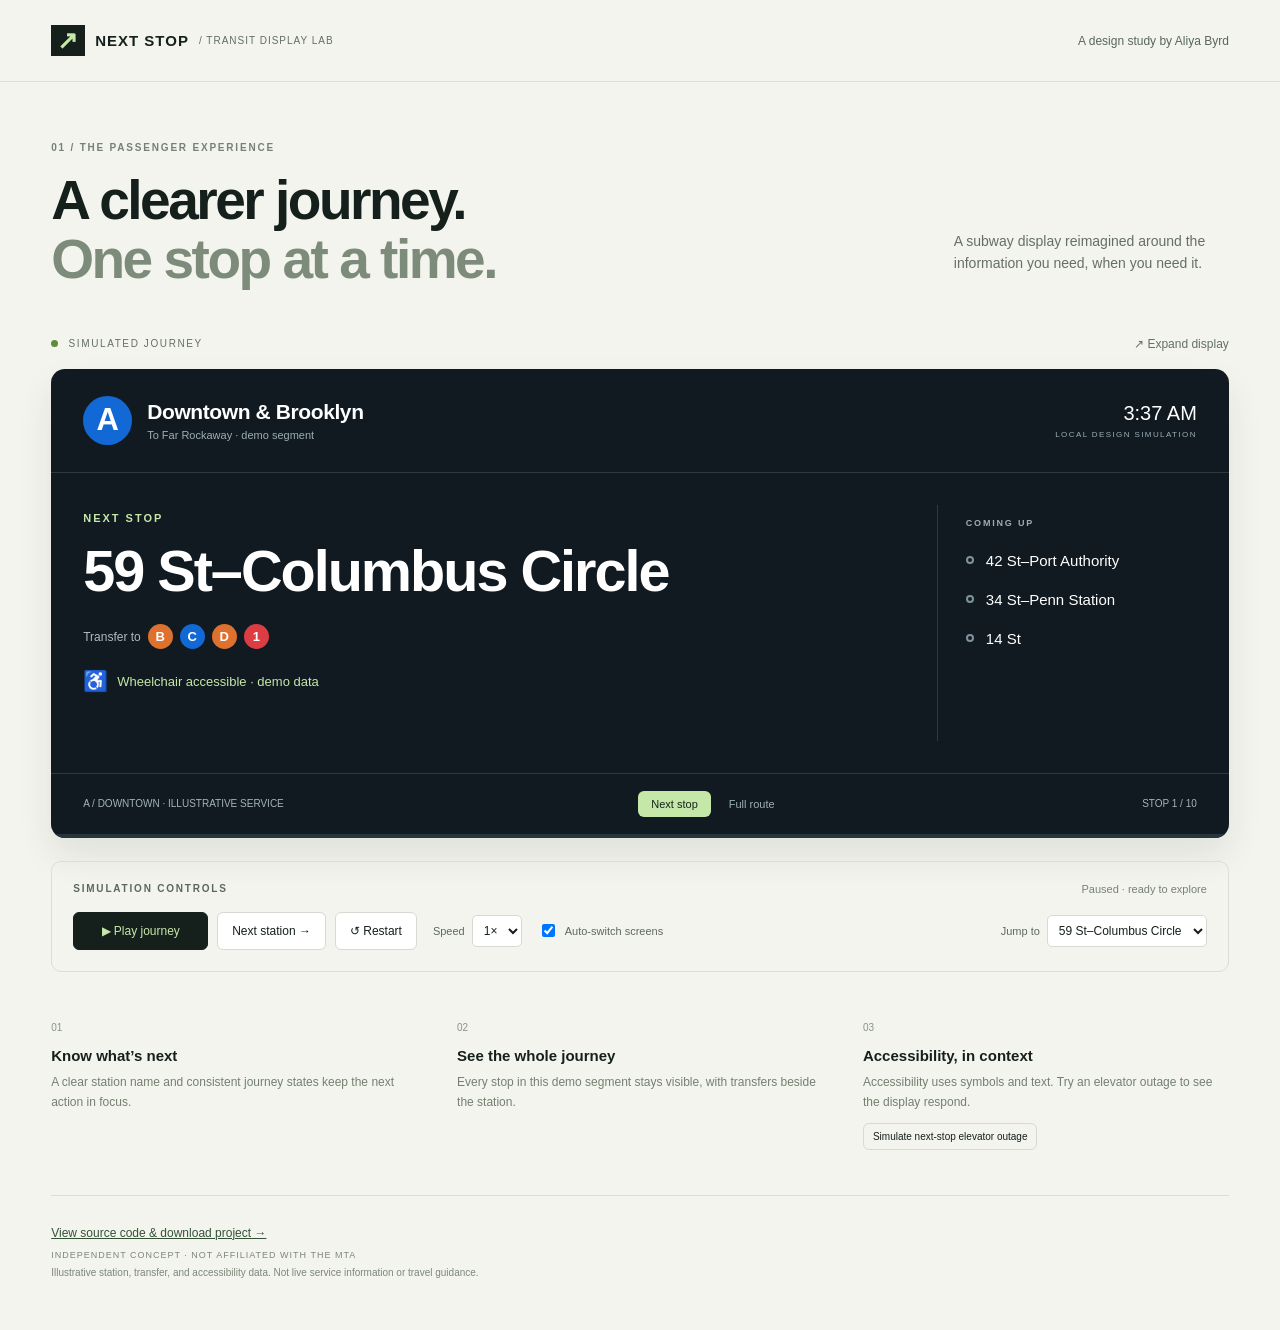
==== index.html @ 872acc57 "Add interactive transit simulation and source viewer" ====
<!doctype html>
<html lang="en">
<head>
<meta charset="utf-8">
<meta name="viewport" content="width=device-width,initial-scale=1">
<title>Next Stop — Transit Display Lab</title>
<meta name="description" content="An interactive subway display design study by Aliya Byrd">
<link rel="stylesheet" href="style.css">
</head>
<body>
<header class="mast">
<a href="./" class="brand">
<span class="mark">↗</span> NEXT STOP<span class="lab"> / TRANSIT DISPLAY LAB</span>
</a>
<span class="author">A design study by Aliya Byrd</span>
</header>
<main>
<div class="intro">
<div>
<p class="eyebrow">01 / THE PASSENGER EXPERIENCE</p>
<h1>A clearer journey.<br>
<span>One stop at a time.</span>
</h1>
</div>
<p class="lede">A subway display reimagined around the information you need, when you need it.</p>
</div>
<div class="display-top">
<span>
<i>
</i> SIMULATED JOURNEY</span>
<button id="fullscreen">↗ Expand display</button>
</div>
<section class="screen" aria-label="Simulated passenger display">
<div class="screen-header">
<div class="direction">
<span class="line">A</span>
<div>
<strong>Downtown & Brooklyn</strong>
<small>To Far Rockaway · demo segment</small>
</div>
</div>
<div class="time">
<span id="clock">12:00 PM</span>
<small>LOCAL DESIGN SIMULATION</small>
</div>
</div>
<div class="view" id="focus">
<div class="next-info">
<p class="status" id="status">NEXT STOP</p>
<h2 id="station">
</h2>
<div id="connections">
</div>
<div id="access">
</div>
</div>
<aside>
<span class="eyebrow">COMING UP</span>
<div id="upcoming">
</div>
</aside>
</div>
<div class="route-view" id="route" hidden>
<div class="route-title">
<h2>Your route ahead</h2>
<span id="remaining">
</span>
</div>
<div id="route-stations">
</div>
</div>
<div class="screen-footer">
<span id="journey-label">
</span>
<div class="view-buttons">
<button id="focus-tab" aria-pressed="true">Next stop</button>
<button id="route-tab" aria-pressed="false">Full route</button>
</div>
<span id="stop-count">
</span>
</div>
<div class="progress">
<div id="progress-fill">
</div>
</div>
</section>
<section class="controls" aria-label="Simulation controls">
<div class="control-heading">
<span class="eyebrow">SIMULATION CONTROLS</span>
<span id="play-state">Paused · ready to explore</span>
</div>
<div class="control-row">
<button id="play" class="primary">▶ Play journey</button>
<button id="next">Next station →</button>
<button id="reset" aria-label="Restart journey">↺ Restart</button>
<label>Speed <select id="speed">
<option value="1">1×</option>
<option value="2">2×</option>
<option value="4">4×</option>
</select>
</label>
<label class="auto">
<input type="checkbox" id="auto" checked> Auto-switch screens</label>
<label class="jump">Jump to <select id="jump">
</select>
</label>
</div>
</section>
<section class="notes">
<div>
<span class="number">01</span>
<h3>Know what’s next</h3>
<p>A clear station name and consistent journey states keep the next action in focus.</p>
</div>
<div>
<span class="number">02</span>
<h3>See the whole journey</h3>
<p>Every stop in this demo segment stays visible, with transfers beside the station.</p>
</div>
<div>
<span class="number">03</span>
<h3>Accessibility, in context</h3>
<p>Accessibility uses symbols and text. Try an elevator outage to see the display respond.</p>
<button id="outage" aria-pressed="false">Simulate next-stop elevator outage</button>
</div>
</section>
<footer>
<a class="source-link" href="source.html">View source code &amp; download project →</a>
<br>
<br>INDEPENDENT CONCEPT · NOT AFFILIATED WITH THE MTA<p>Illustrative station, transfer, and accessibility data. Not live service information or travel guidance.</p>
</footer>
</main>
<script src="app.js">
</script>
</body>
</html>
---- style.css ----
:root  {
  
  --ink:#15201d;
  
  --green:#c5e8a8;
  
  --muted:#727e76

}

*  {
  
  box-sizing:border-box

}

body  {
  
  margin:0;
  
  background:#f3f4ee;
  
  color:var(--ink);
  
  font-family:Arial,Helvetica,sans-serif

}

button,select  {
  
  font:inherit;
  
  cursor:pointer

}

button:focus-visible,select:focus-visible,input:focus-visible,a:focus-visible  {
  
  outline:3px solid #498aff;
  
  outline-offset:4px

}

button  {
  
  border:1px solid #d5dad2;
  
  background:transparent;
  
  color:inherit;
  
  border-radius:6px;
  
  padding:11px 15px

}

button:hover  {
  
  background:#e3e8dd

}

button:disabled  {
  
  opacity:.4;
  
  cursor:default

}

.mast  {
  
  padding:25px 4%;
  
  border-bottom:1px solid #d9dfd4;
  
  display:flex;
  
  align-items:center;
  
  justify-content:space-between

}

.brand  {
  
  text-decoration:none;
  
  color:inherit;
  
  font-weight:800;
  
  font-size:15px;
  
  letter-spacing:1px;
  
  display:flex;
  
  align-items:center;
  
  gap:10px

}

.mark  {
  
  background:var(--ink);
  
  color:var(--green);
  
  font-size:25px;
  
  padding:1px 6px

}

.lab  {
  
  font-size:10px;
  
  font-weight:400;
  
  color:#626e65

}

.author  {
  
  font-size:12px;
  
  color:#59665e

}

main  {
  
  max-width:1320px;
  
  margin:auto;
  
  padding:50px 4% 20px

}

.intro  {
  
  display:flex;
  
  justify-content:space-between;
  
  align-items:flex-end;
  
  margin-bottom:42px

}

.eyebrow  {
  
  font-size:10px;
  
  font-weight:bold;
  
  letter-spacing:1.8px;
  
  color:#758274

}

h1  {
  
  font-size:clamp(36px,4.3vw,59px);
  
  letter-spacing:-2.5px;
  
  line-height:1.07;
  
  margin:18px 0 0

}

h1 span  {
  
  color:#7d8b7a

}

.lede  {
  
  max-width:275px;
  
  font-size:14px;
  
  line-height:1.6;
  
  color:#657062

}

.display-top  {
  
  display:flex;
  
  justify-content:space-between;
  
  align-items:center;
  
  margin-bottom:12px;
  
  font-size:10px;
  
  letter-spacing:1.6px;
  
  color:#657062

}

.display-top i  {
  
  display:inline-block;
  
  width:7px;
  
  height:7px;
  
  background:#5d8c3d;
  
  border-radius:50%;
  
  margin-right:6px

}

.display-top button  {
  
  padding:6px 0;
  
  border:0;
  
  letter-spacing:0;
  
  font-size:12px

}

.screen  {
  
  background:#101a20;
  
  color:#fff;
  
  border-radius:14px;
  
  overflow:hidden;
  
  box-shadow:0 18px 35px #14271c16

}

.screen-header  {
  
  padding:27px 32px;
  
  border-bottom:1px solid #ffffff22;
  
  display:flex;
  
  justify-content:space-between;
  
  align-items:center

}

.direction  {
  
  display:flex;
  
  align-items:center;
  
  gap:15px

}

.line  {
  
  width:49px;
  
  height:49px;
  
  border-radius:50%;
  
  background:#1268d4;
  
  display:inline-flex;
  
  align-items:center;
  
  justify-content:center;
  
  font-size:31px;
  
  font-weight:bold

}

.direction strong  {
  
  font-size:21px;
  
  letter-spacing:-.4px

}

.screen small  {
  
  display:block;
  
  font-size:11px;
  
  color:#9caeb7;
  
  margin-top:5px

}

.time  {
  
  text-align:right;
  
  font-size:20px

}

.time small  {
  
  font-size:8px;
  
  letter-spacing:1.4px

}

.view  {
  
  min-height:300px;
  
  display:grid;
  
  grid-template-columns:1fr 260px;
  
  padding:32px

}

.next-info  {
  
  padding:7px 20px 8px 0

}

.status  {
  
  color:var(--green);
  
  font-size:11px;
  
  font-weight:bold;
  
  letter-spacing:2px;
  
  margin:0 0 17px

}

h2  {
  
  font-size:clamp(32px,4.5vw,62px);
  
  letter-spacing:-2px;
  
  line-height:1.05;
  
  margin:0 0 23px

}

.badges  {
  
  display:flex;
  
  align-items:center;
  
  gap:7px;
  
  flex-wrap:wrap;
  
  font-size:12px;
  
  color:#aebbc2

}

.badge  {
  
  width:25px;
  
  height:25px;
  
  border-radius:50%;
  
  display:inline-flex;
  
  align-items:center;
  
  justify-content:center;
  
  background:#df712e;
  
  color:#fff;
  
  font-size:13px;
  
  font-weight:bold

}

.badge.blue  {
  
  background:#1268d4

}

.badge.red  {
  
  background:#dc3d43

}

.badge.gray  {
  
  background:#707d82

}

.access  {
  
  margin-top:20px;
  
  display:inline-flex;
  
  align-items:center;
  
  gap:9px;
  
  color:#c5e8a8;
  
  font-size:13px

}

.access.warning  {
  
  color:#ffce83

}

.access.unknown  {
  
  color:#aebbc2

}

.access-icon  {
  
  font-size:20px

}

aside  {
  
  padding:7px 0 0 28px;
  
  border-left:1px solid #ffffff22

}

aside .eyebrow  {
  
  color:#9cacb4;
  
  font-size:9px

}

.up-stop  {
  
  padding-top:22px;
  
  font-size:15px;
  
  display:flex;
  
  align-items:center;
  
  gap:12px

}

.up-dot  {
  
  width:8px;
  
  height:8px;
  
  border:2px solid #7f939e;
  
  border-radius:50%

}

.screen-footer  {
  
  padding:17px 32px;
  
  border-top:1px solid #ffffff22;
  
  display:flex;
  
  align-items:center;
  
  justify-content:space-between;
  
  gap:10px;
  
  color:#a4b3bb;
  
  font-size:10px

}

.view-buttons  {
  
  display:flex;
  
  gap:5px

}

.view-buttons button  {
  
  padding:7px 13px;
  
  border:0;
  
  font-size:11px;
  
  color:#9eafb8

}

.view-buttons button[aria-pressed=true]  {
  
  background:#c5e8a8;
  
  color:#15201d

}

.progress  {
  
  height:4px;
  
  background:#26343c

}

.progress>div  {
  
  height:100%;
  
  background:var(--green);
  
  transition:width .6s

}

.route-view  {
  
  padding:24px 32px;
  
  min-height:300px

}

.route-title  {
  
  display:flex;
  
  align-items:center;
  
  justify-content:space-between;
  
  margin-bottom:19px

}

.route-title h2  {
  
  font-size:24px;
  
  letter-spacing:-.7px;
  
  margin:0

}

.route-title span  {
  
  font-size:11px;
  
  color:#aebbc2

}

#route-stations  {
  
  display:grid;
  
  grid-template-columns:1fr 1fr;
  
  gap:0 35px

}

.route-stop  {
  
  display:flex;
  
  gap:13px;
  
  min-height:55px;
  
  position:relative

}

.rail  {
  
  width:15px;
  
  position:relative;
  
  flex-shrink:0

}

.rail:before  {
  
  content:'';
  
  position:absolute;
  
  left:6px;
  
  width:3px;
  
  height:100%;
  
  background:#3979cf

}

.rail:after  {
  
  content:'';
  
  position:absolute;
  
  top:7px;
  
  width:11px;
  
  height:11px;
  
  border:2px solid #3979cf;
  
  background:#101a20;
  
  border-radius:50%

}

.route-stop.active .rail:after  {
  
  background:var(--green);
  
  border-color:var(--green)

}

.route-stop.passed  {
  
  opacity:.44

}

.route-stop strong  {
  
  font-size:13px;
  
  font-weight:500

}

.route-stop.active strong  {
  
  color:var(--green);
  
  font-weight:bold

}

.route-meta  {
  
  display:flex;
  
  align-items:center;
  
  gap:5px;
  
  margin:5px 0 10px;
  
  font-size:9px;
  
  color:#aebbc2

}

.route-meta .badge  {
  
  width:17px;
  
  height:17px;
  
  font-size:9px

}

.controls  {
  
  border:1px solid #d9dfd4;
  
  border-radius:10px;
  
  margin-top:23px;
  
  padding:21px

}

.control-heading  {
  
  display:flex;
  
  justify-content:space-between;
  
  margin-bottom:17px

}

.control-heading .eyebrow  {
  
  color:#5b6959

}

.control-heading>span:last-child  {
  
  font-size:11px;
  
  color:#778174

}

.control-row  {
  
  display:flex;
  
  align-items:center;
  
  gap:9px;
  
  flex-wrap:wrap

}

.control-row button  {
  
  font-size:12px;
  
  padding:11px 14px;
  
  background:#fff

}

.control-row .primary  {
  
  background:var(--ink);
  
  color:var(--green);
  
  border-color:var(--ink);
  
  min-width:135px

}

.control-row label  {
  
  display:flex;
  
  align-items:center;
  
  gap:7px;
  
  font-size:11px;
  
  color:#5e6a5c;
  
  margin-left:7px

}

select  {
  
  border:1px solid #d5dad2;
  
  background:#fff;
  
  border-radius:5px;
  
  padding:7px;
  
  font-size:12px;
  
  color:var(--ink)

}

.jump  {
  
  margin-left:auto!important

}

.notes  {
  
  display:grid;
  
  grid-template-columns:repeat(3,1fr);
  
  gap:40px;
  
  padding:45px 0;
  
  border-bottom:1px solid #d9dfd4

}

.number  {
  
  font-size:10px;
  
  color:#889583

}

h3  {
  
  font-size:15px;
  
  margin:12px 0 8px

}

.notes p  {
  
  font-size:12px;
  
  line-height:1.7;
  
  color:#74806f;
  
  margin:0

}

.notes button  {
  
  font-size:10px;
  
  padding:7px 9px;
  
  margin-top:10px

}

.notes button[aria-pressed=true]  {
  
  background:#f6dfb4

}

footer  {
  
  padding:22px 0;
  
  font-size:9px;
  
  letter-spacing:1px;
  
  color:#7c8777

}

footer p  {
  
  letter-spacing:0;
  
  margin-top:7px;
  
  font-size:10px

}

.screen:fullscreen  {
  
  border-radius:0;
  
  display:flex;
  
  flex-direction:column;
  
  justify-content:center

}

.screen:fullscreen .view  {
  
  flex:1;
  
  align-items:center

}

.screen:fullscreen h2  {
  
  font-size:7vw

}

[hidden]  {
  
  display:none!important

}

@media(max-width:700px)  {
  
  .lab,.author  {
  
  display:none

}

main  {
  
  padding-top:28px

}

.intro  {
  
  display:block;
  
  margin-bottom:28px

}

.lede  {
  
  margin-top:20px;
  
  max-width:330px

}

.screen-header  {
  
  padding:20px

}

.direction strong  {
  
  font-size:16px

}

.direction small  {
  
  font-size:9px

}

.time  {
  
  font-size:14px

}

.time small  {
  
  display:none

}

.line  {
  
  width:38px;
  
  height:38px;
  
  font-size:25px

}

.view  {
  
  padding:25px 20px;
  
  grid-template-columns:1fr;
  
  min-height:330px

}

aside  {
  
  border:0;
  
  border-top:1px solid #ffffff22;
  
  padding:15px 0 0;
  
  margin-top:25px

}

#upcoming  {
  
  display:flex;
  
  gap:20px;
  
  flex-wrap:wrap

}

.up-stop  {
  
  padding-top:12px;
  
  font-size:12px;
  
  gap:6px

}

.screen-footer  {
  
  padding:14px 15px;
  
  flex-wrap:wrap

}

.screen-footer>span:first-child  {
  
  width:100%

}

.route-view  {
  
  padding:25px 20px

}

#route-stations  {
  
  grid-template-columns:1fr

}

.notes  {
  
  grid-template-columns:1fr;
  
  gap:25px

}

.control-row label.jump  {
  
  margin-left:7px!important

}

.control-heading  {
  
  gap:15px

}

.control-heading>span:last-child  {
  
  font-size:10px

}

.control-row label  {
  
  min-height:35px

}



}


@media(min-width:701px)  {
  
  #route-stations  {
  
  grid-auto-flow:column;
  
  grid-template-rows:repeat(5,auto)

}

.route-stop:nth-child(5) .rail:before,.route-stop:last-child .rail:before  {
  
  height:16px

}



}



/* Use Arial consistently, including controls and the source viewer. */
html, body, button, select, input, textarea   {
  
   font-family: Arial, Helvetica, sans-serif;
  
   

}


.source-link   {
  
   color: #345137;
  
   display: inline-block;
  
   margin-top: 8px;
  
   font-size: 12px;
  
   letter-spacing: 0;
  
   

}



/* Use Arial consistently, including controls and the source viewer. */
html, body, button, select, input, textarea  {
   font-family: Arial, Helvetica, sans-serif;
   
}

.source-link  {
   color: #345137;
   display: inline-block;
   margin-top: 8px;
   font-size: 12px;
   letter-spacing: 0;
   
}
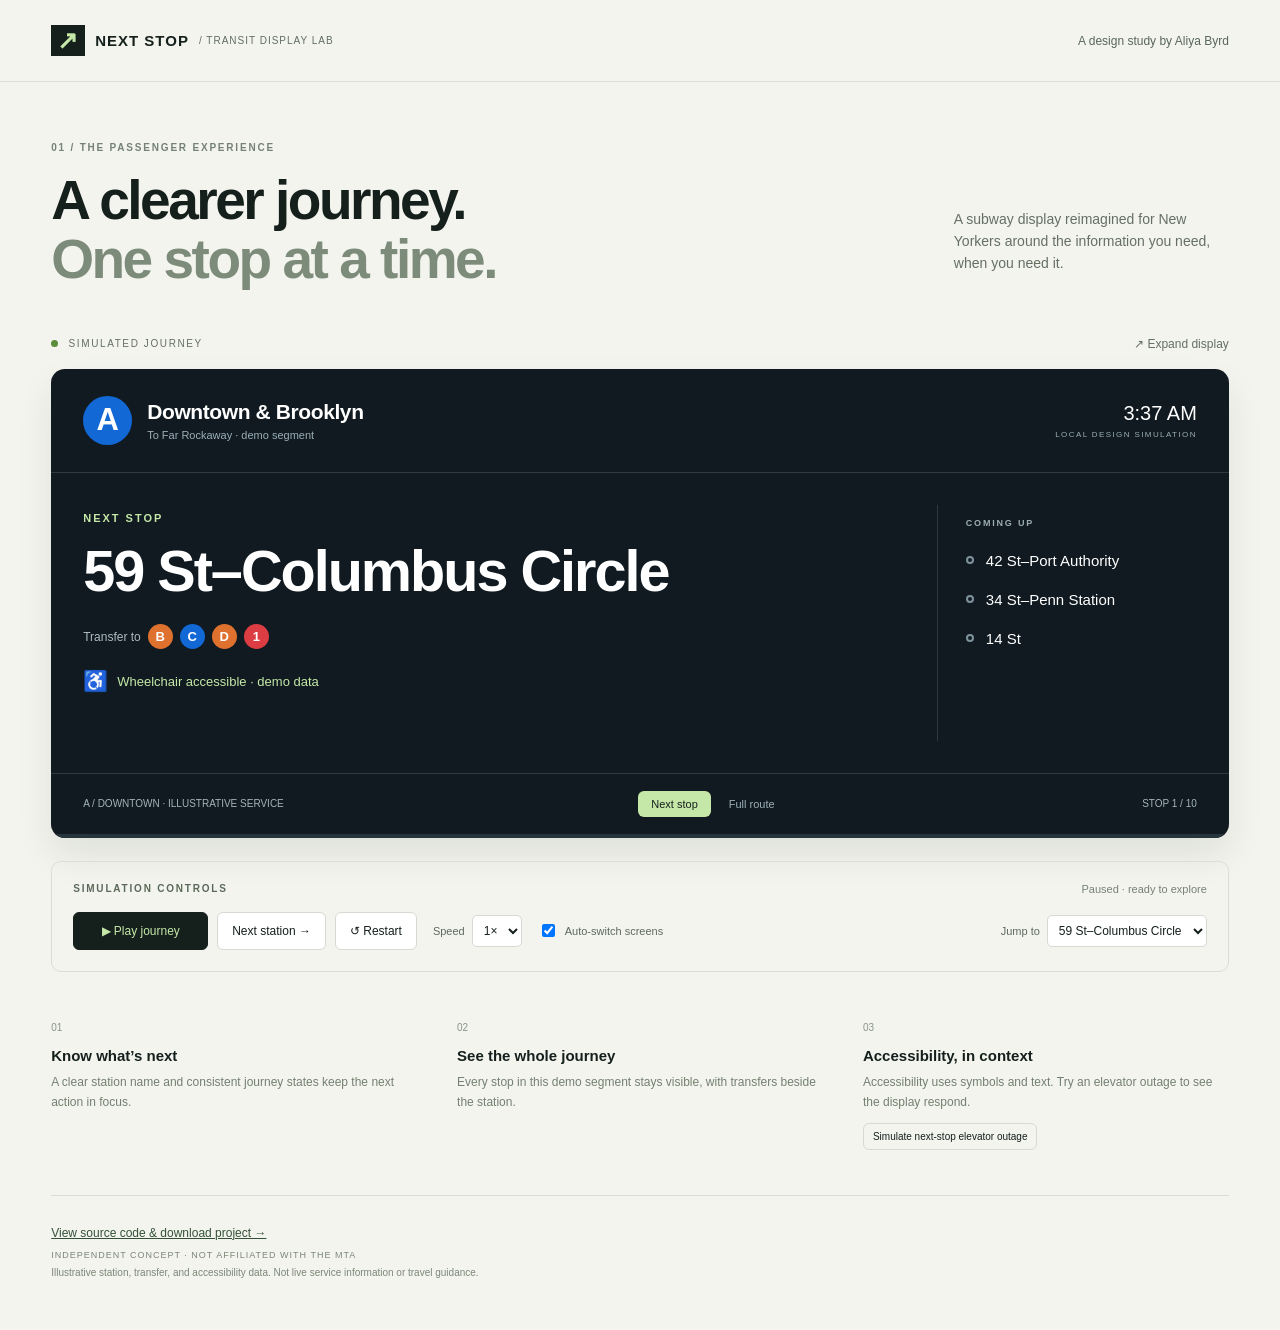
==== commit 17125743: "Change title and description for simulation context Updated the title and lede paragraph to reflect " ====
--- a/index.html
+++ b/index.html
@@ -3,7 +3,7 @@
 <head>
 <meta charset="utf-8">
 <meta name="viewport" content="width=device-width,initial-scale=1">
-<title>Next Stop — Transit Display Lab</title>
+<title>Next Stop — Transit Display Simulation</title>
 <meta name="description" content="An interactive subway display design study by Aliya Byrd">
 <link rel="stylesheet" href="style.css">
 </head>
@@ -22,7 +22,7 @@
 <span>One stop at a time.</span>
 </h1>
 </div>
-<p class="lede">A subway display reimagined around the information you need, when you need it.</p>
+<p class="lede">A subway display reimagined for New Yorkers around the information you need, when you need it.</p>
 </div>
 <div class="display-top">
 <span>
